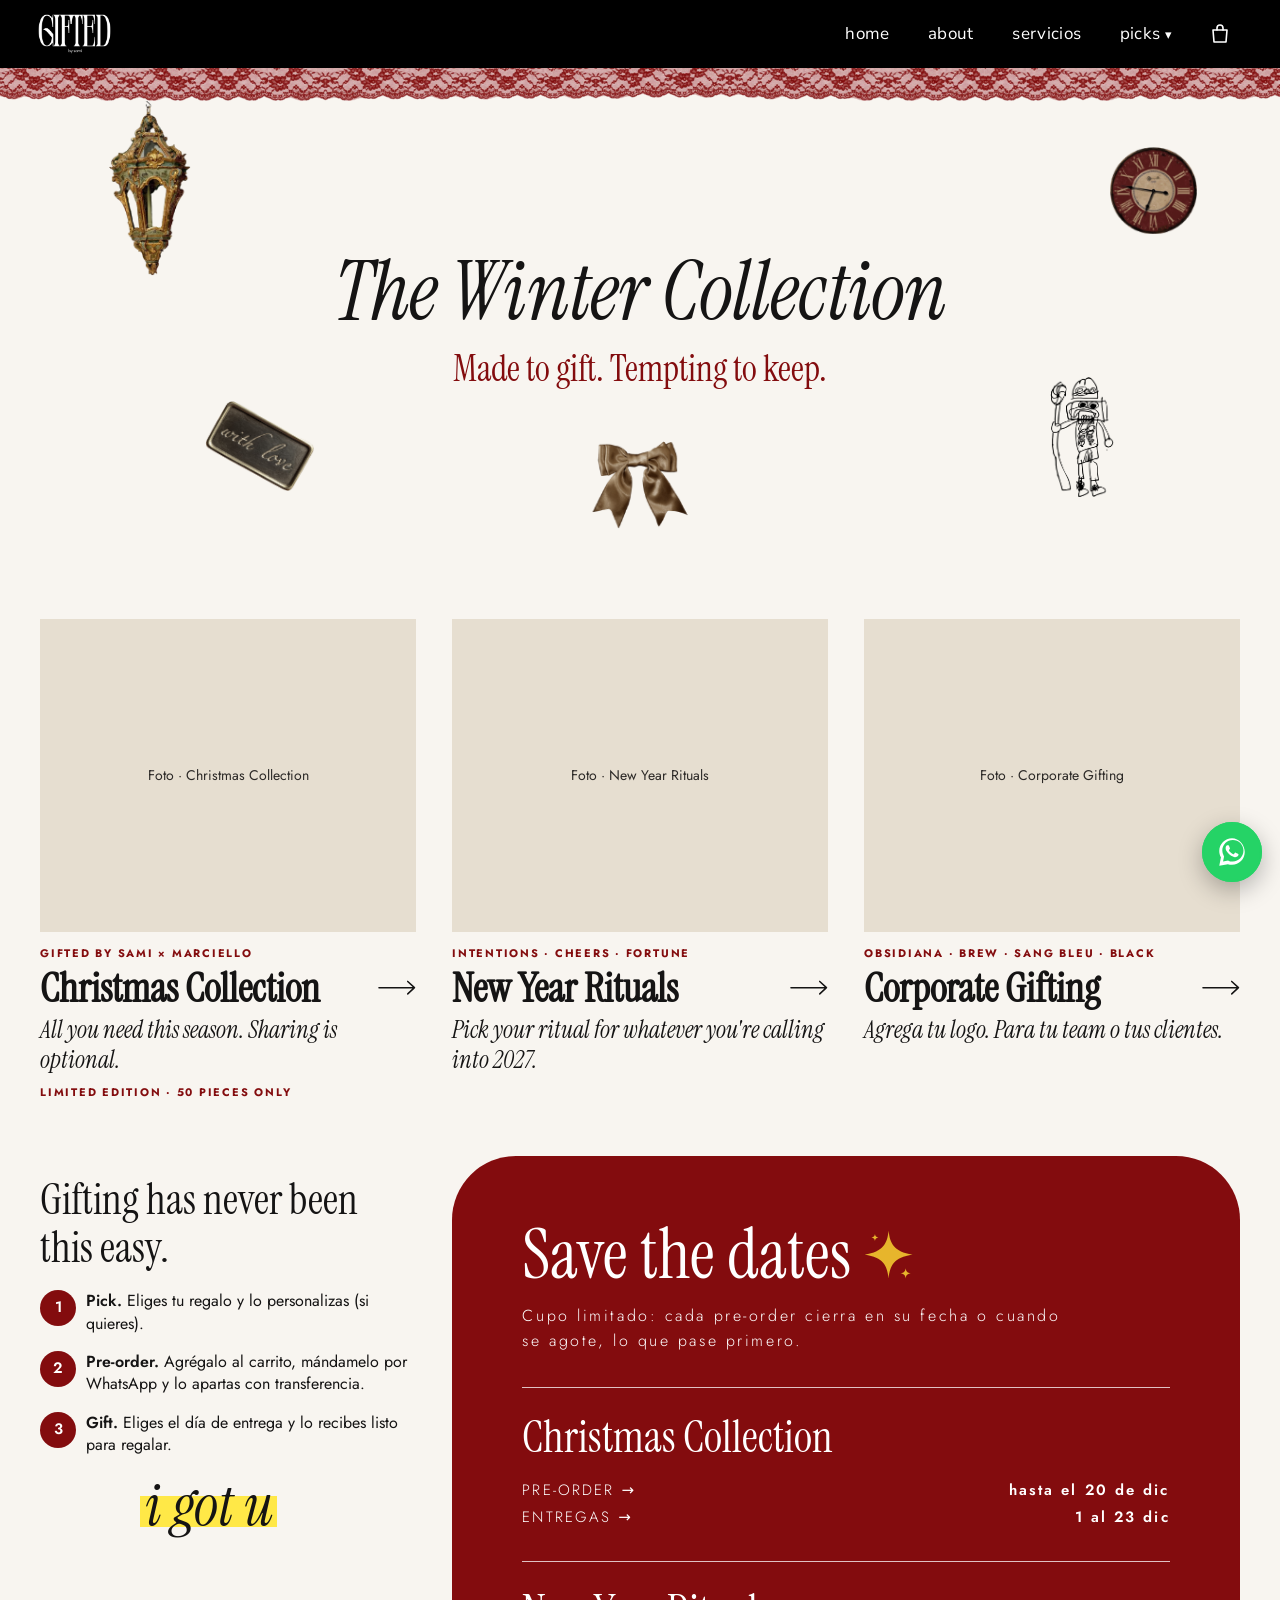
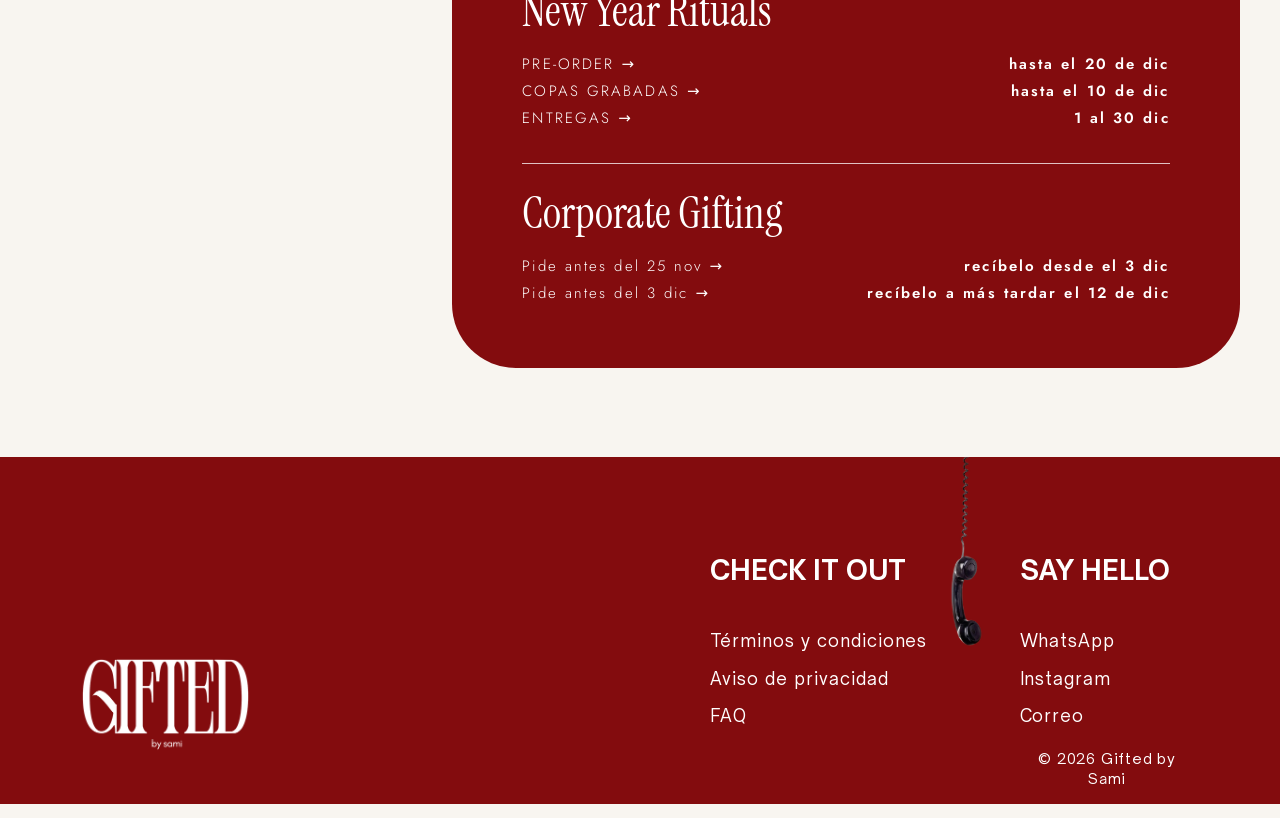
==== picks/index.html @ a2058a1d "Picks: agrega tienda The Winter Collection y carrito con pedido por WhatsApp - Tienda en picks/ (hub" ====
<!DOCTYPE html>
<html lang="es">
<head>
<meta charset="utf-8">
<meta name="viewport" content="width=device-width, initial-scale=1">
<title>The Winter Collection · Picks de temporada · Gifted by Sami</title>
<meta name="description" content="The Winter Collection de Gifted by Sami: Christmas Collection, New Year Rituals y Corporate Gifting. Regalos listos para regalar con entrega en Monterrey. Cupo limitado.">
<meta property="og:type" content="website">
<meta property="og:locale" content="es_MX">
<meta property="og:site_name" content="Gifted by Sami">
<meta property="og:title" content="The Winter Collection · Gifted by Sami">
<meta property="og:description" content="Made to gift. Tempting to keep. Christmas Collection, New Year Rituals y Corporate Gifting, con entrega en Monterrey.">
<meta property="og:url" content="https://giftedbysami.com/picks/">
<meta property="og:image" content="https://giftedbysami.com/assets/img/og-imagen.jpg">
<meta name="twitter:card" content="summary_large_image">
<link rel="icon" href="../favicon.ico" sizes="any">
<link rel="icon" type="image/png" sizes="32x32" href="../assets/img/favicon-32.png">
<link rel="icon" type="image/png" sizes="192x192" href="../assets/img/favicon-192.png">
<link rel="apple-touch-icon" href="../assets/img/apple-touch-icon.png">
<link rel="preconnect" href="https://fonts.googleapis.com">
<link rel="preconnect" href="https://fonts.gstatic.com" crossorigin>
<link href="https://fonts.googleapis.com/css2?family=Instrument+Serif:ital@0;1&family=Jost:wght@300;400;500;600;700&family=Nunito+Sans:wght@400&display=swap" rel="stylesheet">
<link rel="stylesheet" href="../assets/css/styles.css?v=20261109">
<link rel="stylesheet" href="../assets/css/tienda.css?v=20261109">
</head>
<body class="con-barra picks-pagina" data-pagina="hub">

<!-- ===== SECCIÓN: barra (menú fijo arriba; mismo bloque en todas las páginas; en picks/ con la variante barra--picks) ===== -->
<header class="barra barra--picks" id="barra">
  <a class="barra-logo" href="../index.html" aria-label="Gifted by Sami, ir a home"><img src="../assets/img/barra-logo.webp" alt="Gifted by Sami"></a>
  <button class="barra-boton" type="button" aria-expanded="false" aria-controls="barra-menu" aria-label="Abrir menú"><span></span><span></span><span></span></button>
  <nav class="barra-menu" id="barra-menu" aria-label="Menú">
    <a href="../index.html">home</a>
    <a href="../about.html">about</a>
    <a href="../servicios.html">servicios</a>
    <div class="barra-picks">
      <button class="barra-picks-boton" type="button" aria-expanded="false" aria-controls="barra-submenu">picks <span aria-hidden="true">▾</span></button>
      <!-- [PENDIENTE: destino propio de trending y all year; por ahora los 3 llevan a la tienda] -->
      <div class="barra-submenu" id="barra-submenu" hidden>
        <a href="index.html" aria-current="page">temporada</a>
        <a href="index.html">trending</a>
        <a href="index.html">all year</a>
      </div>
    </div>
  </nav>
  <button class="carrito-boton" type="button" data-carrito-abrir aria-controls="carrito" aria-label="Ver carrito"><svg viewBox="0 0 24 24" aria-hidden="true" fill="none" stroke="currentColor" stroke-width="1.6" stroke-linecap="round" stroke-linejoin="round"><path d="M5 8h14l-1 12H6L5 8Z"/><path d="M9 8V6a3 3 0 0 1 6 0v2"/></svg><span class="carrito-contador" data-carrito-contador hidden>0</span></button>
</header>
<!-- ===== FIN: barra ===== -->

<!-- ===== SECCIÓN: picks-hero ===== -->
<main class="picks">
  <div class="picks-encaje" aria-hidden="true"></div>
  <header class="picks-hero">
    <img class="adorno farol" src="../assets/img/picks-farol.png" alt="" width="87" height="186">
    <img class="adorno reloj" src="../assets/img/picks-reloj.png" alt="" width="93" height="93">
    <img class="adorno with-love" src="../assets/img/picks-with-love.png" alt="" width="115" height="95">
    <img class="adorno mono" src="../assets/img/picks-mono.png" alt="" width="100" height="93">
    <img class="adorno cascanueces" src="../assets/img/picks-cascanueces.png" alt="" width="68" height="127">
    <h1>The Winter Collection</h1>
    <p class="lema">Made to gift. Tempting to keep.</p>
    <a class="volver" id="volver" href="index.html" hidden></a>
  </header>
<!-- ===== FIN: picks-hero ===== -->

<!-- ===== SECCIÓN: hub (las tarjetas de colección y "Save the dates" se arman desde picks/data/catalogo.js) ===== -->
  <div id="tienda">
    <section class="hub" aria-label="Colecciones">
      <div class="envoltura hub-grid" id="hub-grid">
        <div class="hub-pasos">
          <h2>Gifting has never been this easy.</h2>
          <ol class="pasos">
            <li><span class="num" aria-hidden="true">1</span><p><b>Pick.</b> Eliges tu regalo y lo personalizas (si quieres).</p></li>
            <li><span class="num" aria-hidden="true">2</span><p><b>Pre-order.</b> Agrégalo al carrito, mándamelo por WhatsApp y lo apartas con transferencia.</p></li>
            <li><span class="num" aria-hidden="true">3</span><p><b>Gift.</b> Eliges el día de entrega y lo recibes listo para regalar.</p></li>
          </ol>
          <p class="i-got-u" aria-hidden="true">i got u</p>
        </div>
      </div>
    </section>
  </div>
</main>
<!-- ===== FIN: hub ===== -->

<!-- ===== SECCIÓN: footer (mismo bloque en todas las páginas; en picks/ con la variante footer--picks) ===== -->
<footer class="sec footer footer--picks" id="contacto">
  <div class="stage">
    <img loading="lazy" decoding="async" class="abs f-cable" src="../assets/img/picks-footer-cable.png" alt="" aria-hidden="true">
    <p class="abs t f-titulo uno">CHECK IT OUT</p>
    <nav class="abs t uno" aria-label="Información">
      <a href="../terminos.html">Términos y condiciones</a>
      <a href="../privacidad.html">Aviso de privacidad</a>
      <a href="../faq.html">FAQ</a>
    </nav>
    <p class="abs t f-titulo dos">SAY HELLO</p>
    <nav class="abs t dos" aria-label="Contacto">
      <a href="https://wa.me/528116873612" data-wa="footer" target="_blank" rel="noopener">WhatsApp</a>
      <a href="#" data-contacto="instagram" data-pending="El Instagram de Sami se agregará pronto">Instagram</a>
      <a href="#" data-contacto="correo" data-pending="El correo de Sami se agregará pronto">Correo</a>
    </nav>
    <p class="abs t f-copy">© 2026 Gifted by Sami</p>
    <a class="abs f-logo" href="../index.html" aria-label="Gifted by Sami, ir a home"><img loading="lazy" decoding="async" src="../assets/img/footer-logo.webp" alt="Gifted by Sami"></a>
  </div>
</footer>
<!-- ===== FIN: footer ===== -->

<!-- ===== SECCIÓN: whatsapp-flotante (botón verde + aviso toast) ===== -->
<a class="wa-float" href="https://wa.me/528116873612" data-wa="flotante" target="_blank" rel="noopener" aria-label="Escríbele a Sami por WhatsApp">
  <svg viewBox="0 0 32 32" aria-hidden="true"><path d="M16.04 3C9.4 3 4 8.38 4 15.02c0 2.12.56 4.19 1.62 6.01L4 29l8.12-1.58a12.02 12.02 0 0 0 3.92.66C22.68 28.08 28 22.7 28 16.06 28 9.4 22.68 3 16.04 3Zm0 22.05c-1.2 0-2.38-.32-3.4-.93l-.24-.15-4.82.94.97-4.7-.16-.26a9.9 9.9 0 0 1-1.52-5.27c0-5.48 4.46-9.94 9.96-9.94 5.5 0 9.96 4.46 9.96 9.94 0 5.5-4.46 10.37-9.96 10.37Zm5.46-7.43c-.3-.15-1.77-.87-2.04-.97-.27-.1-.47-.15-.67.15-.2.3-.77.97-.94 1.17-.17.2-.35.22-.65.07-.3-.15-1.26-.46-2.4-1.48-.89-.79-1.49-1.77-1.66-2.07-.17-.3-.02-.46.13-.61.14-.13.3-.35.45-.52.15-.17.2-.3.3-.5.1-.2.05-.37-.02-.52-.07-.15-.67-1.62-.92-2.22-.24-.58-.49-.5-.67-.51h-.57c-.2 0-.52.07-.8.37-.27.3-1.04 1.02-1.04 2.48 0 1.46 1.07 2.88 1.22 3.08.15.2 2.1 3.2 5.08 4.49.71.3 1.26.49 1.7.63.71.23 1.36.2 1.88.12.57-.08 1.77-.72 2.02-1.42.25-.7.25-1.3.17-1.42-.07-.12-.27-.2-.57-.35Z"/></svg>
</a>
<div class="toast" id="toast" role="status" aria-live="polite"></div>
<!-- ===== FIN: whatsapp-flotante ===== -->

<script src="../assets/js/main.js?v=20261109"></script>
<script src="data/catalogo.js"></script>
<script src="../assets/js/carrito.js?v=20261109"></script>
<script src="js/tienda.js"></script>
</body>
</html>
---- assets/css/styles.css ----
/* =====================================================================
   Gifted by Sami · estilos compartidos por las 4 páginas
   (index.html = home, about.html, servicios.html, faq.html, terminos.html, privacidad.html)

   Cómo funciona el escritorio: cada sección es un "escenario" (.stage)
   que reproduce la página de Canva (1366 de ancho). Cada elemento .abs
   se coloca con las coordenadas de Canva: --x, --y, --w. Los textos .t
   usan --fs (tamaño de letra en Canva) y escalan con el ancho de pantalla.
   En celular (menos de 820 px) todo pasa a una sola columna legible.
   ===================================================================== */

/* ===== TIPOGRAFÍAS ===== */
/* Open Sauce Sans: licencia libre (OFL), archivos en assets/fonts */
@font-face{font-family:"Open Sauce Sans";src:url(../fonts/OpenSauceSans-LightItalic.woff2) format("woff2");font-weight:300;font-style:italic;font-display:swap}
@font-face{font-family:"Open Sauce Sans";src:url(../fonts/OpenSauceSans-Regular.woff2) format("woff2");font-weight:400;font-style:normal;font-display:swap}
@font-face{font-family:"Open Sauce Sans";src:url(../fonts/OpenSauceSans-Italic.woff2) format("woff2");font-weight:400;font-style:italic;font-display:swap}
@font-face{font-family:"Open Sauce Sans";src:url(../fonts/OpenSauceSans-Medium.woff2) format("woff2");font-weight:500;font-style:normal;font-display:swap}
@font-face{font-family:"Open Sauce Sans";src:url(../fonts/OpenSauceSans-SemiBold.woff2) format("woff2");font-weight:600;font-style:normal;font-display:swap}
@font-face{font-family:"Open Sauce Sans";src:url(../fonts/OpenSauceSans-SemiBoldItalic.woff2) format("woff2");font-weight:600;font-style:italic;font-display:swap}
@font-face{font-family:"Open Sauce Sans";src:url(../fonts/OpenSauceSans-Bold.woff2) format("woff2");font-weight:700;font-style:normal;font-display:swap}
@font-face{font-family:"Open Sauce Sans";src:url(../fonts/OpenSauceSans-BoldItalic.woff2) format("woff2");font-weight:700;font-style:italic;font-display:swap}
@font-face{font-family:"Open Sauce Sans";src:url(../fonts/OpenSauceSans-ExtraBold.woff2) format("woff2");font-weight:800;font-style:normal;font-display:swap}
@font-face{font-family:"Open Sauce Sans";src:url(../fonts/OpenSauceSans-ExtraBoldItalic.woff2) format("woff2");font-weight:800;font-style:italic;font-display:swap}

/* ===== VARIABLES: colores y tipografías (cambiar aquí afecta todas las páginas) ===== */
:root{
  --negro:#000;
  --blanco:#fff;
  --crema:#f8f5f0;          /* nota del hero y sección no-worries */
  --papel:#fafafa;          /* fondo de about y faq */
  --rosa:#cfbbbd;           /* pie de página */
  --ambar:#e5ac31;          /* "Notes" */
  --hueso:#f2ebe1;          /* textos del menú */
  --tinta:#151414;          /* pasos de "¿Cómo funciona?" */
  --verde:#25d366;          /* WhatsApp */
  --foco:#2f35e8;           /* contorno al navegar con teclado */
  --f-texto:"Open Sauce Sans",system-ui,-apple-system,"Segoe UI",sans-serif;  /* Canva: Open Sauce */
  --f-notas:"Helvetica Neue",Helvetica,Arial,sans-serif;                       /* Canva: Helvetica World */
  --f-menu:Avenir,"Avenir Next","Nunito Sans",sans-serif;                      /* Canva: Avenir */
}

/* ===== BASE ===== */
*{box-sizing:border-box;margin:0;padding:0}
html{scroll-behavior:smooth;overflow-x:hidden}
body{font-family:var(--f-texto);color:var(--negro);background:var(--blanco);line-height:1.4;overflow-x:hidden;-webkit-font-smoothing:antialiased}
img{display:block;max-width:100%;height:auto}
a{color:inherit}
button{font:inherit;color:inherit}
.sr{position:absolute;width:1px;height:1px;overflow:hidden;clip:rect(0 0 0 0);white-space:nowrap}
[hidden]{display:none!important}

/* ===== ESCENARIO (coordenadas de Canva) ===== */
.sec{width:100%;position:relative}
.stage{--W:1366;position:relative;width:100%;aspect-ratio:var(--W)/var(--H);overflow:hidden;container-type:inline-size;--k:calc(100cqw / var(--W))}
.abs{position:absolute;left:calc(var(--x) / var(--W) * 100%);top:calc(var(--y) / var(--H) * 100%);width:calc(var(--w) / var(--W) * 100%)}
.t{font-size:calc(var(--fs) * var(--k));line-height:var(--lh,1.4);letter-spacing:var(--ls,0);margin-top:calc((1 - var(--lh,1.4)) / 2 * 1em)}  /* Canva no deja espacio extra arriba de la primera línea */
.w5{font-weight:500}.w6{font-weight:600}.w7{font-weight:700}.w8{font-weight:800}

/* ===== SECCIÓN: hero (home) ===== */
.hero{background:var(--negro);z-index:3}
.hero .stage{overflow:visible}
.hero .lema{color:var(--blanco);text-align:center;--lh:1.4;--ls:.057em}
.hero .menu{display:contents}
.pill{position:absolute;left:calc(var(--x) / var(--W) * 100%);top:calc(var(--y) / var(--H) * 100%);width:calc(131.5 / var(--W) * 100%);height:calc(37.3 / var(--H) * 100%);display:flex;align-items:center;justify-content:center;border:calc(1.6 * var(--k)) solid var(--blanco);border-radius:999px;background:none;color:var(--hueso);font-family:var(--f-menu);font-weight:400;font-size:calc(21.47 * var(--k));line-height:1.05;text-decoration:none;cursor:pointer;transition:background .2s,color .2s}
.pill:hover,.pill[aria-expanded="true"]{background:var(--blanco);color:var(--negro)}
.pill:focus-visible{outline:3px solid var(--foco);outline-offset:3px}
.submenu{position:absolute;left:calc(836.4 / var(--W) * 100%);top:calc(700 / var(--H) * 100%);width:calc(131.5 / var(--W) * 100%);display:flex;flex-direction:column;gap:calc(8 * var(--k));padding:calc(8 * var(--k)) 0;background:var(--negro);border-radius:calc(19 * var(--k));z-index:5}
.submenu a{position:static;width:100%;height:calc(37.3 * var(--k));font-size:calc(18 * var(--k))}

/* ===== SECCIÓN: notas (home) ===== */
.notas{background:var(--negro)}
.notas .tarjeta-fondo{position:absolute;left:calc(324.26 / var(--W) * 100%);top:0;width:calc(717.48 / var(--W) * 100%);height:100%;background:var(--crema);border-radius:calc(12 * var(--k)) calc(12 * var(--k)) 0 0}
.notas .tarjeta,.notas .barra{display:contents}
.notas .rotulo{font-family:var(--f-notas);font-weight:700;color:var(--ambar);--lh:1.4}
.notas .cuerpo{font-family:var(--f-notas);color:var(--negro);--lh:1.4;--ls:-.04em}
.notas .cuerpo p{margin-bottom:1.4em}
.notas .cuerpo p.ultimo{margin:4.2em 0 0;letter-spacing:0}

/* ===== SECCIÓN: no-worries (home) ===== */
.no-worries{background:var(--crema)}

/* ===== SECCIÓN: cartelera (home) ===== */
.cartelera img{width:100%}

/* ===== SECCIÓN: about ===== */
.about{background:var(--papel)}
.about .parrafo{--lh:1.4;--ls:-.04em}
.about .parrafo p+p{margin-top:1.4em}
.about .frase{font-weight:300;font-style:italic;text-align:center;--lh:1.09;--ls:.03em}

/* ===== SECCIÓN: como-funciona (servicios) ===== */
.como{background:var(--blanco)}
.como .pasos{color:var(--tinta);--lh:1.4;--ls:-.02em}
.como .pasos p+p{margin-top:1.4em}
.como .listo{color:var(--tinta);font-weight:700;--lh:1.4;--ls:-.02em}
.como .prefieres{text-align:center;--lh:1.4;--ls:.019em}
.galleta{background:none;border:0;padding:0;cursor:pointer;-webkit-tap-highlight-color:transparent}
.galleta:focus-visible{outline:3px solid var(--foco);outline-offset:6px;border-radius:12px}
.galleta .g-cerrada{width:100%;transform-origin:50% 60%}
.galleta .g-abierta{position:absolute;left:50%;top:50%;width:140%;max-width:none;opacity:0;transform:translate(-50%,-50%) scale(.6) rotate(-6deg);transition:opacity .3s,transform .5s cubic-bezier(.3,1.5,.5,1);pointer-events:none}
.galleta:not(.rota) .g-cerrada{animation:quiere-romperse 2.6s ease-in-out infinite}
.galleta.shake .g-cerrada{animation:shake .7s ease-in-out}
.galleta.open .g-cerrada{opacity:0;transform:scale(.8);transition:opacity .25s,transform .3s}
.galleta.open .g-abierta{opacity:1;transform:translate(-50%,-50%) scale(1) rotate(0)}
@keyframes quiere-romperse{0%,62%,100%{transform:rotate(0)}66%{transform:rotate(-4deg) translateX(-3px)}70%{transform:rotate(3.5deg) translateX(3px)}74%{transform:rotate(-3deg)}78%{transform:rotate(2deg)}82%{transform:rotate(0)}}
@keyframes shake{0%,100%{transform:rotate(0)}15%{transform:rotate(-9deg) translateX(-6px)}30%{transform:rotate(7deg) translateX(7px)}45%{transform:rotate(-8deg) translateX(-6px)}60%{transform:rotate(6deg) translateX(5px)}75%{transform:rotate(-4deg)}}

/* ===== SECCIÓN: revelado (servicios: lo que aparece al romper la galleta) ===== */
.revelado.aparece{animation:aparece .7s ease-out}
@keyframes aparece{from{opacity:0}to{opacity:1}}

/* ===== SECCIÓN: tickets (servicios) ===== */
.tickets{background:var(--blanco)}
.tk{display:block;transition:transform .25s;cursor:pointer}
.tk:hover{transform:translateY(-6px) rotate(-.8deg)}
.tk:focus-visible{outline:3px solid var(--foco);outline-offset:4px}

/* ===== SECCIÓN: franja-1800 (servicios) ===== */
.franja img{width:100%}

/* ===== SECCIÓN: express (servicios) ===== */
.express{background:var(--blanco)}
.express .texto{font-weight:700;text-align:center;--lh:1.73}
.express .texto p{margin-top:1.73em}
.express .mayus{text-transform:uppercase}
.express .celular{display:block;transition:transform .25s}
.express .celular:hover{transform:translateY(-6px) rotate(-1deg)}
.express .celular:focus-visible{outline:3px solid var(--foco);outline-offset:4px}
.express .espacio{width:100%;aspect-ratio:1366/40}
.express .flecha{pointer-events:none}
.express .flecha-movil{display:none}

/* ===== SECCIÓN: faq ===== */
.faq{background:var(--papel)}
.faq .texto{--lh:1.4;--ls:-.02em}
.faq .texto p{margin-bottom:1.4em}
.faq .texto p.doble{margin-bottom:2.8em}
.faq .texto p.seis{margin-bottom:8.4em}
.faq .texto p.pegado{margin-bottom:0}
.faq .texto ul{padding-left:1.68em;font-weight:500}
.faq .texto a{text-decoration:underline;font-weight:600;font-style:italic;cursor:pointer}

/* ===== SECCIÓN: legal (terminos.html y privacidad.html: texto corrido, no escenario de Canva) ===== */
.legal{background:var(--papel)}
.legal-doc{max-width:760px;margin:0 auto;padding:72px 24px 96px;font-size:17px;line-height:1.6;letter-spacing:-.01em}
.legal h1{font-size:clamp(34px,5vw,52px);font-weight:800;line-height:1.05;letter-spacing:-.03em}
.legal .marca{font-size:20px;font-weight:300;font-style:italic;margin:8px 0 28px}
.legal .intro{font-size:18px}
.legal h2{font-size:20px;font-weight:700;line-height:1.3;margin:44px 0 14px;padding-top:28px;border-top:1px solid rgba(0,0,0,.12)}
.legal h3{font-size:17px;font-weight:700;margin:22px 0 8px}
.legal-doc p,.legal-doc ul,.legal-doc ol{margin-bottom:12px}
.legal-doc ul,.legal-doc ol{padding-left:1.4em}
.legal-doc li{margin-bottom:6px}
.legal-doc li ul{margin:6px 0 0}
.legal-doc a{text-decoration:underline;text-underline-offset:3px}
.legal-doc a:focus-visible{outline:3px solid var(--foco);outline-offset:2px}
.legal .fecha{margin-top:48px;font-style:italic;color:rgba(0,0,0,.6)}

/* ===== SECCIÓN: footer (igual en las 4 páginas; home usa .footer--home) ===== */
.footer{background:var(--rosa)}
.footer .stage{--H:370}
.footer .f-logo{--x:86.5;--y:214;--w:180;display:block}
.footer .f-cable{--x:1016.5;--y:0;--w:32.5}
.footer .f-titulo{font-weight:700;--fs:28.8;--lh:1.73}
.footer .f-titulo.uno{--x:758;--y:107;--w:351}
.footer .f-titulo.dos{--x:1088;--y:107;--w:351}
.footer nav{--fs:18;--lh:2.15;--ls:.057em}
.footer nav.uno{--x:758;--y:188;--w:253}
.footer nav.dos{--x:1088;--y:188;--w:219}
.footer nav a{display:block;width:fit-content;text-decoration:none;border-bottom:1px solid transparent;line-height:inherit;cursor:pointer}
.footer nav a:hover{border-color:var(--negro)}
.footer .f-copy{--x:1088;--y:315;--w:187;--fs:15.2;--lh:1.4;--ls:.057em;text-align:center}
.footer--home .stage{--H:362}
.footer--home .f-logo{--x:46;--y:208;--w:176}
.footer--home .f-cable{--x:1016;--w:32}
.footer--home .f-titulo{--fs:28.12}
.footer--home .f-titulo.uno{--x:763.86;--y:104.48}
.footer--home .f-titulo.dos{--x:1086.23;--y:104.48}
.footer--home nav{--fs:17.53}
.footer--home nav.uno{--x:763.86;--y:183.78}
.footer--home nav.dos{--x:1086.23;--y:183.78}
.footer--home .f-copy{--x:1088.43;--y:315.45;--fs:15.21}

/* ===== SECCIÓN: whatsapp-flotante (botón + aviso toast) ===== */
.wa-float{position:fixed;right:max(18px,env(safe-area-inset-right));bottom:max(18px,env(safe-area-inset-bottom));width:60px;height:60px;border-radius:50%;background:var(--verde);display:grid;place-items:center;box-shadow:0 8px 24px rgba(0,0,0,.28);z-index:50;transition:transform .2s}
.wa-float:hover{transform:scale(1.08)}
.wa-float svg{width:34px;height:34px;fill:var(--blanco)}
.wa-float::after{content:"";position:absolute;inset:0;border-radius:50%;border:2px solid var(--verde);animation:ping 2.4s ease-out infinite}
@keyframes ping{0%{transform:scale(1);opacity:.8}100%{transform:scale(1.5);opacity:0}}
.toast{position:fixed;left:50%;bottom:90px;transform:translate(-50%,20px);background:var(--negro);color:var(--blanco);font-size:14px;padding:10px 18px;border-radius:999px;opacity:0;pointer-events:none;transition:.3s;z-index:60;max-width:calc(100% - 32px);text-align:center}
.toast.show{opacity:1;transform:translate(-50%,0)}

/* ===== SECCIÓN: transiciones (al cambiar de página y al abrir el submenú) ===== */
/* Se animan las secciones, no el <body>, para no mover el botón flotante de WhatsApp */
body > .sec,body > main{animation:entrar .5s cubic-bezier(.2,.7,.2,1) both}
html.saliendo body > .sec,html.saliendo body > main{animation:salir .28s ease-in forwards}
@keyframes entrar{from{opacity:0;transform:translateY(14px)}to{opacity:1;transform:none}}
@keyframes salir{from{opacity:1;transform:none}to{opacity:0;transform:translateY(-10px)}}
.submenu:not([hidden]){animation:desplegar .22s ease-out}
@keyframes desplegar{from{opacity:0;transform:translateY(-6px)}to{opacity:1;transform:none}}

/* ===== SECCIÓN: barra (menú fijo arriba, igual en las 4 páginas) ===== */
/* En about, servicios y FAQ se ve desde el inicio (body.con-barra). En home aparece al bajar (.barra--home). */
:root{--alto-barra:68px}
body.con-barra{padding-top:var(--alto-barra)}
.barra{position:fixed;top:0;left:0;right:0;height:var(--alto-barra);z-index:40;display:flex;align-items:center;justify-content:space-between;padding:0 clamp(16px,3vw,40px);background:var(--crema);border-bottom:1px solid rgba(0,0,0,.12);font-family:var(--f-menu)}
.barra--home{transform:translateY(-100%);visibility:hidden;transition:transform .35s ease,visibility 0s .35s}
.barra--home.visible{transform:none;visibility:visible;transition:transform .35s ease}
.barra-logo{display:block}
.barra-logo img{height:40px;width:auto}
.barra-menu{display:flex;align-items:center;gap:clamp(18px,3vw,40px)}
.barra-menu a,.barra-picks-boton{font-family:inherit;font-size:17px;letter-spacing:.02em;color:var(--negro);text-decoration:none;background:none;border:0;border-bottom:1px solid transparent;padding:6px 0;cursor:pointer;transition:border-color .2s}
.barra-menu a:hover,.barra-picks-boton:hover,.barra-menu a[aria-current="page"]{border-bottom-color:var(--negro)}
.barra-menu a:focus-visible,.barra-picks-boton:focus-visible,.barra-logo:focus-visible,.barra-boton:focus-visible{outline:3px solid var(--foco);outline-offset:3px}
.barra-picks{position:relative}
.barra-picks-boton span{display:inline-block;font-size:.75em;transition:transform .2s}
.barra-picks-boton[aria-expanded="true"] span{transform:rotate(180deg)}
.barra-submenu{position:absolute;right:-16px;top:calc(100% + 16px);min-width:150px;display:flex;flex-direction:column;padding:8px 0;background:var(--crema);border:1px solid rgba(0,0,0,.12);border-radius:10px;box-shadow:0 10px 24px rgba(0,0,0,.08)}
.barra-submenu:not([hidden]){animation:desplegar .22s ease-out}
.barra-submenu a{padding:8px 18px;border:0}
.barra-submenu a:hover{background:rgba(0,0,0,.05)}
.barra-boton{display:none}
#pick-your-ticket{scroll-margin-top:calc(var(--alto-barra) + 8px)}
#tickets .abierta{scroll-margin-top:calc(var(--alto-barra) + 16px)}

/* =====================================================================
   CELULAR (menos de 820 px): una sola columna, primero la información
   ===================================================================== */
@media (max-width:819px){
  .stage{aspect-ratio:auto;container-type:normal;overflow:visible;--k:1px;display:flex;flex-direction:column;padding:40px 20px}
  .abs,.pill{position:static;width:auto;height:auto;left:auto;top:auto}
  .t{font-size:calc(var(--fm, var(--fs)) * 1px);margin-top:0}

  /* móvil · hero */
  .hero .stage{align-items:center;padding:44px 20px 36px}
  .hero .logo{width:220px;margin-bottom:26px}
  .hero .lema{--fm:14;margin-bottom:24px}
  .hero .menu{display:flex;flex-wrap:wrap;justify-content:center;gap:10px;position:relative}
  .pill{width:80px;height:34px;font-size:15px;border-width:1.5px}
  .hero .menu{gap:8px}
  .submenu{position:absolute;left:auto;right:0;top:calc(100% + 8px);width:130px;padding:8px;border:1px solid rgba(255,255,255,.4);border-radius:18px;gap:8px}
  .submenu a{width:100%;height:36px;font-size:15px}

  /* móvil · notas */
  .notas .stage{padding:0 16px}
  .notas .tarjeta-fondo{display:none}
  .notas .tarjeta{position:relative;width:100%;max-width:460px;margin:0 auto;padding:20px 22px 34px;background:var(--crema);border-radius:12px 12px 0 0;display:flex;flex-direction:column}
  .notas .barra{display:flex;align-items:center;gap:6px;margin-bottom:22px;position:static;height:auto;padding:0;justify-content:flex-start;background:none;border:0;z-index:auto} /* anula los estilos de la barra de menú (#barra), que comparte la clase */
  .notas .atras{width:9px}
  .notas .rotulo{--fm:20;margin-right:auto}
  .notas .compartir{width:20px;margin-right:16px}
  .notas .mas{width:26px}
  .notas .titulo{width:62%;margin-bottom:26px}
  .notas .cuerpo{--fm:17}
  .notas .cuerpo p.ultimo{margin-top:2.8em}

  /* móvil · no-worries */
  .no-worries .stage{position:relative;display:block;aspect-ratio:1/1.05;padding:0;overflow:hidden}
  .no-worries .abs{position:absolute;left:calc(var(--mx) * 1%);top:calc(var(--my) * 1%);width:calc(var(--mw) * 1%)}

  /* móvil · cartelera: se acerca al anuncio para que se lean las zonas */
  .cartelera img{aspect-ratio:1/0.85;object-fit:cover;object-position:88% 30%}

  /* móvil · about */
  .about .stage{padding:40px 20px 36px}
  .about .hello{width:88%;margin-bottom:24px}
  .about .parrafo{--fm:17;margin-bottom:22px}
  .about .foto{margin:4px -20px 30px;width:calc(100% + 40px);max-width:none}
  .about .por-que{width:88%;margin:6px 0 22px}
  .about .frase{--fm:17;margin:12px 0 8px;order:1}   /* order: la frase y "i got u" van debajo de la insignia */
  .about .igotu{width:44%;align-self:center;order:1}
  .about .insignia{width:70%;align-self:center;margin-bottom:22px}

  /* móvil · como-funciona */
  .como .stage{padding:36px 20px 30px}
  .como .titulo{width:78%;margin-bottom:24px}
  .como .pasos{--fm:17;margin-bottom:1.4em}   /* mismo espacio que entre los pasos */
  .galleta{position:relative;width:72%;align-self:center;margin:26px 0 10px;order:1}   /* order: abajo de "¿Prefieres algo ya listo?" */
  .como .listo{--fm:17;margin-bottom:16px}
  .como .prefieres{--fm:16;text-align:left}

  /* móvil · tickets */
  .tickets .stage{align-items:center;padding:20px 20px 30px}
  .tickets .abierta{width:100%;margin-bottom:10px}
  .tickets .pick{width:84%;margin-bottom:26px}
  .tickets .tk{width:min(84%,340px);margin-bottom:26px}

  /* móvil · franja-1800 */
  .franja img{aspect-ratio:2.4/1;object-fit:cover}

  /* móvil · express */
  .express .stage{align-items:center;padding:34px 20px 10px}
  .express .titulo{width:56%;order:-2;margin-bottom:18px}
  .express .texto{--fm:16;order:-1;margin-bottom:20px}
  .express .celular{width:72%}
  .express .espacio{aspect-ratio:auto;height:30px}
  .express .flecha{display:none}
  .express .flecha-movil{display:block;position:relative;width:100%;height:0;z-index:2;pointer-events:none}  /* flecha curva: de "sujeto a disponibilidad" hacia el celular */
  .express .flecha-movil img{position:absolute;right:4%;top:-30px;width:48px}
  .express .texto p:first-child{margin-top:0}

  /* móvil · faq */
  .faq .stage{padding:36px 20px 40px}
  .faq .titulo{width:62%;align-self:flex-end;margin-bottom:20px}
  .faq .st{display:none}
  .faq .texto{--fm:15.5}
  .faq .texto p.seis{margin-bottom:1.4em}

  /* móvil · legal */
  .legal-doc{padding:36px 20px 56px;font-size:16px}
  .legal h2{font-size:18px;margin-top:34px;padding-top:22px}

  /* móvil · footer */
  .footer .stage,.footer--home .stage{padding:40px 24px 34px;gap:8px}
  .footer .f-cable{display:none}
  .footer .f-logo{width:160px;order:3;margin-top:22px}
  .footer .f-titulo{--fm:19;margin-top:14px}
  .footer nav{--fm:15}
  .footer .f-copy{--fm:13;text-align:left;margin-top:8px}

  /* móvil · barra: logo + botón ☰ que despliega el menú */
  :root{--alto-barra:58px}
  .barra-logo img{height:34px}
  .barra-boton{display:flex;flex-direction:column;justify-content:center;gap:5px;width:44px;height:44px;padding:10px;background:none;border:0;cursor:pointer}
  .barra-boton span{display:block;height:2px;background:var(--negro);border-radius:2px;transition:transform .25s,opacity .2s}
  .barra-boton[aria-expanded="true"] span:nth-child(1){transform:translateY(7px) rotate(45deg)}
  .barra-boton[aria-expanded="true"] span:nth-child(2){opacity:0}
  .barra-boton[aria-expanded="true"] span:nth-child(3){transform:translateY(-7px) rotate(-45deg)}
  .barra-menu{display:none;position:absolute;top:100%;left:0;right:0;flex-direction:column;align-items:stretch;gap:0;padding:6px 0 14px;background:var(--crema);border-bottom:1px solid rgba(0,0,0,.12);box-shadow:0 12px 20px rgba(0,0,0,.06)}
  .barra-menu.abierto{display:flex;animation:desplegar .22s ease-out}
  .barra-menu a,.barra-picks-boton{width:100%;padding:12px 24px;font-size:18px;text-align:left;border:0}
  .barra-menu a[aria-current="page"]{text-decoration:underline;text-underline-offset:5px}
  .barra-submenu{position:static;min-width:0;padding:0 0 4px 18px;background:none;border:0;border-radius:0;box-shadow:none}
  .barra-submenu a{padding:10px 24px;font-size:16px}
}
@media (prefers-reduced-motion:reduce){
  html{scroll-behavior:auto}
  *{animation:none!important;transition:none!important}
}
---- assets/css/tienda.css ----
/* =====================================================================
   Gifted by Sami · TIENDA (picks/) y CARRITO
   Se carga en todas las páginas (después de styles.css):
   - CARRITO e ícono de la barra: en todas.
   - Todo lo que empieza con .picks / .barra--picks / .footer--picks: solo en picks/.
   Colores nuevos tomados de las láminas de la maqueta (04, 05, 06).
   ===================================================================== */

/* ===== VARIABLES DE LA TIENDA ===== */
:root{
  --vino:#830c0e;           /* bloque "Save the dates", pie de picks, etiquetas */
  --beige:#e6ded0;          /* espacios de foto y caja de entregas */
  --beige-claro:#ede6da;    /* caja "Tu logo" */
  --borde-suave:#dcd3c4;    /* borde de los extras */
  --amarillo:#ffe847;       /* subrayado de "i got u" */
  --dorado:#e7b52c;         /* estrella de "Save the dates" */
  --gris-texto:#4a4643;
  /* Tipografías parecidas a las de la maqueta (Google Fonts, gratis; solo se cargan en picks/).
     Fuera de picks/ el carrito usa las del sitio. */
  --f-serif:"Instrument Serif","Times New Roman",Georgia,serif;
  --f-tienda:"Jost",var(--f-texto);
}

/* ===== SECCIÓN: carrito-boton (ícono de bolsa en la barra; en home también en el hero) ===== */
.carrito-boton{position:relative;display:grid;place-items:center;width:44px;height:44px;padding:0;background:none;border:0;color:inherit;cursor:pointer;border-radius:50%}
.carrito-boton svg{width:24px;height:24px}
.carrito-boton:focus-visible{outline:3px solid var(--foco);outline-offset:2px}
.carrito-contador{position:absolute;top:3px;right:0;min-width:18px;height:18px;padding:0 5px;border-radius:9px;background:var(--vino);color:var(--blanco);font:600 11px/18px var(--f-texto);text-align:center;letter-spacing:0}
.carrito-boton.rebota{animation:rebota .5s ease}
@keyframes rebota{0%,100%{transform:scale(1)}35%{transform:scale(1.22)}65%{transform:scale(.94)}}
/* Acomodo dentro de la barra: logo · menú · bolsa (escritorio) / logo · bolsa · ☰ (celular) */
#barra .barra-logo{margin-right:auto}
#barra .barra-menu{order:1}
#barra .carrito-boton{order:2;margin-left:clamp(12px,2vw,28px);color:var(--negro)}
#barra .barra-boton{order:3}
/* Home: bolsa en la esquina del hero (la barra aparece hasta que bajas) */
.hero-carrito{position:absolute;top:14px;right:clamp(14px,2.5vw,36px);z-index:6;color:var(--blanco)}
.hero-carrito .carrito-contador{background:var(--blanco);color:var(--negro)}

/* ===== SECCIÓN: carrito (panel) ===== */
html.carrito-abierto{overflow:hidden}
.carrito{position:fixed;inset:0;z-index:100;font-family:var(--f-tienda)}
.carrito-fondo{position:absolute;inset:0;background:rgba(0,0,0,.42);opacity:0;transition:opacity .25s}
.carrito-panel{position:absolute;top:0;right:0;bottom:0;width:min(440px,100%);display:flex;flex-direction:column;background:var(--crema);color:var(--negro);box-shadow:-12px 0 40px rgba(0,0,0,.18);transform:translateX(100%);transition:transform .28s cubic-bezier(.2,.7,.2,1);outline:none}
.carrito.visible .carrito-fondo{opacity:1}
.carrito.visible .carrito-panel{transform:none}
.carrito-cabeza{display:flex;align-items:center;justify-content:space-between;padding:18px 20px 14px;border-bottom:1px solid rgba(0,0,0,.1)}
.carrito-cabeza h2{font-family:var(--f-serif);font-weight:400;font-size:30px;line-height:1}
.carrito-x{display:grid;place-items:center;width:44px;height:44px;margin-right:-10px;background:none;border:0;cursor:pointer;border-radius:50%}
.carrito-x svg{width:22px;height:22px}
.carrito-cuerpo{flex:1;overflow-y:auto;overscroll-behavior:contain;padding:6px 20px}
.carrito-lista{list-style:none}
.carrito-linea{display:grid;grid-template-columns:72px 1fr;gap:14px;padding:16px 0;border-bottom:1px solid rgba(0,0,0,.08)}
.carrito-mini{display:block;width:72px;height:90px;object-fit:cover;background:var(--beige);border-radius:6px}
.carrito-linea > a{text-decoration:none}
.carrito-mini--vacia{display:flex;align-items:center;justify-content:center;padding:4px;font-size:9px;line-height:1.2;text-align:center;color:var(--gris-texto)}
.carrito-info{min-width:0}
.carrito-nombre{display:inline-block;font-weight:600;font-size:16px;text-decoration:none}
.carrito-nombre:hover{text-decoration:underline}
.carrito-col{font-size:12px;letter-spacing:.12em;text-transform:uppercase;color:var(--vino);margin-top:2px}
.carrito-extras{list-style:none;margin-top:6px;font-size:13px;color:var(--gris-texto)}
.carrito-extras span{white-space:nowrap}
.carrito-logo{margin-top:6px;font-size:12px;line-height:1.35;color:var(--gris-texto)}
.carrito-unitario{margin-top:6px;font-size:13px;color:var(--gris-texto)}
.carrito-fila{display:flex;align-items:center;justify-content:space-between;gap:10px;margin-top:8px}
.carrito-subtotal{font-weight:600;font-size:16px}
.carrito-quitar{margin-top:6px;padding:4px 0;background:none;border:0;font:inherit;font-size:13px;text-decoration:underline;text-underline-offset:3px;color:var(--gris-texto);cursor:pointer}
.carrito-pie{padding:16px 20px calc(18px + env(safe-area-inset-bottom));border-top:1px solid rgba(0,0,0,.1);background:var(--crema)}
.carrito-total{display:flex;align-items:baseline;justify-content:space-between;gap:12px;font-size:15px;margin-bottom:8px}
.carrito-total strong{font-size:22px;font-weight:600}
.carrito-nota{font-size:12.5px;line-height:1.4;color:var(--gris-texto);margin-bottom:6px}
.carrito-btn{display:flex;align-items:center;justify-content:center;gap:10px;width:100%;min-height:52px;padding:12px 20px;border-radius:999px;font:500 16px/1.2 var(--f-tienda);text-decoration:none;cursor:pointer;transition:background .2s,color .2s}
.carrito-btn svg{width:22px;height:22px;flex:none}
.carrito-btn--negro{background:#0b0b0b;color:var(--blanco);border:0}
.carrito-btn--negro:hover{background:#2a2a2a}
.carrito-btn--linea{background:none;border:1.5px solid rgba(0,0,0,.35);color:var(--negro);min-height:44px;margin-top:10px;font-size:14px}
.carrito-btn--linea:hover{border-color:var(--negro)}
.carrito-enviar{margin-top:12px}
.carrito-vacio{padding:48px 4px;text-align:center}
.carrito-vacio-titulo{font-family:var(--f-serif);font-size:30px;line-height:1.1;margin-bottom:10px}
.carrito-vacio p{color:var(--gris-texto);margin-bottom:24px}
.carrito a:focus-visible,.carrito button:focus-visible{outline:3px solid var(--foco);outline-offset:2px}
/* Aviso "Agregado al carrito" */
.carrito-aviso{position:fixed;left:50%;bottom:92px;z-index:90;display:flex;align-items:center;gap:14px;max-width:calc(100% - 32px);padding:10px 10px 10px 20px;border-radius:999px;background:var(--negro);color:var(--blanco);font:500 14px/1.3 var(--f-tienda);box-shadow:0 10px 30px rgba(0,0,0,.25);transform:translate(-50%,20px);opacity:0;pointer-events:none;transition:.3s}
.carrito-aviso.visible{transform:translate(-50%,0);opacity:1;pointer-events:auto}
.carrito-aviso-ver{padding:8px 16px;border-radius:999px;border:0;background:var(--blanco);color:var(--negro);font:600 13px/1 var(--f-tienda);cursor:pointer;white-space:nowrap}
.carrito-aviso-ver:focus-visible{outline:3px solid var(--foco);outline-offset:2px}
/* Selector de cantidad (ficha de producto y carrito) */
.cantidad{display:inline-flex;align-items:center;border:1.5px solid var(--negro);border-radius:999px;height:52px}
.cantidad button{width:48px;height:100%;background:none;border:0;font:500 22px/1 var(--f-tienda);cursor:pointer;border-radius:999px}
.cantidad button:disabled{opacity:.3;cursor:default}
.cantidad button:focus-visible{outline:3px solid var(--foco);outline-offset:-3px}
.cantidad span,.cantidad output{min-width:28px;text-align:center;font:600 17px/1 var(--f-tienda)}
.cantidad--chica{height:36px}
.cantidad--chica button{width:36px;font-size:18px}
.cantidad--chica span{font-size:14px;min-width:22px}

/* ===== SECCIÓN: barra--picks (barra negra de la maqueta, solo en picks/) ===== */
.barra--picks{background:var(--negro);border-bottom:0}
.barra--picks .barra-logo img{filter:invert(1)}
.barra--picks .barra-menu a,.barra--picks .barra-picks-boton{color:var(--blanco)}
.barra--picks .barra-menu a:hover,.barra--picks .barra-picks-boton:hover,.barra--picks .barra-menu a[aria-current="page"]{border-bottom-color:var(--blanco)}
.barra--picks .barra-submenu{background:var(--negro);border-color:rgba(255,255,255,.2)}
.barra--picks .barra-submenu a:hover{background:rgba(255,255,255,.1)}
#barra.barra--picks .carrito-boton{color:var(--blanco)}
.barra--picks .carrito-contador{background:var(--blanco);color:var(--negro)}

/* ===== SECCIÓN: footer--picks (pie vino de la maqueta, solo en picks/) ===== */
.footer--picks{background:var(--vino);color:var(--blanco)}
.footer--picks nav a:hover{border-color:var(--blanco)}
.footer--picks .f-logo img{filter:invert(1)}
.footer--picks .f-cable{--x:1008.75;--w:48}   /* teléfono recortado sobre fondo vino (picks-footer-cable.png) */

/* ===== SECCIÓN: picks · base ===== */
.picks-pagina{background:var(--crema)}
.picks{background:var(--crema);color:#151414;font-family:var(--f-tienda)}
.picks a:focus-visible,.picks button:focus-visible,.picks input:focus-visible+.extra-caja{outline:3px solid var(--foco);outline-offset:3px}
.envoltura{width:min(1200px,100% - 32px);margin-inline:auto}
.etiqueta{font:700 11px/1.35 var(--f-tienda);letter-spacing:.16em;text-transform:uppercase;color:var(--vino)}
.serif{font-family:var(--f-serif);font-weight:400;letter-spacing:-.01em}
.foto-vacia{display:flex;align-items:center;justify-content:center;padding:12px;background:var(--beige);color:#2b2826;font:400 14px/1.3 var(--f-tienda);text-align:center}

/* ===== SECCIÓN: picks-hero (encaje, adornos, título y regreso) ===== */
.picks-encaje{height:clamp(14px,2.6vw,36px);background:url(../img/picks-encaje.png) repeat-x left top / auto 100%}
.picks-hero{position:relative;padding:clamp(108px,15vw,150px) 16px clamp(96px,14vw,210px);text-align:center;overflow:hidden}
.picks-hero h1{font-family:var(--f-serif);font-style:italic;font-weight:400;font-size:clamp(36px,6.4vw,88px);line-height:1;letter-spacing:-.01em;position:relative;z-index:1}
.picks-hero .lema{font-family:var(--f-serif);color:var(--vino);font-size:clamp(19px,2.9vw,36px);line-height:1.1;margin-top:clamp(8px,1.2vw,18px);position:relative;z-index:1}
.adorno{position:absolute;height:auto;pointer-events:none;user-select:none}
.adorno.farol{left:clamp(14px,8.5vw,140px);top:0;width:clamp(38px,6.4vw,92px)}
.adorno.reloj{right:clamp(14px,6.5vw,110px);top:clamp(26px,3.6vw,52px);width:clamp(40px,6.8vw,98px)}
.adorno.with-love{left:clamp(26px,16vw,250px);bottom:clamp(48px,6vw,86px);width:clamp(52px,8.5vw,122px)}
.adorno.mono{left:50%;transform:translateX(-50%);bottom:clamp(30px,3vw,44px);width:clamp(48px,7.4vw,106px)}
.adorno.cascanueces{right:clamp(30px,13vw,210px);bottom:clamp(40px,5.5vw,80px);width:clamp(32px,5vw,72px)}
.volver{position:absolute;left:clamp(12px,2.5vw,36px);bottom:12px;z-index:2;display:inline-flex;align-items:center;gap:6px;padding:8px 10px;font:400 clamp(14px,1.6vw,20px)/1 var(--f-tienda);color:#2b2826;text-decoration:none;border-radius:6px}
.volver:hover{text-decoration:underline;text-underline-offset:4px}

/* ===== SECCIÓN: hub (picks/index.html) ===== */
.hub{padding:clamp(28px,4vw,56px) 0 clamp(48px,7vw,96px)}
.hub-grid{display:grid;grid-template-columns:1fr 1fr;gap:36px 16px}
.coleccion-tarjeta{display:flex;flex-direction:column;color:inherit;text-decoration:none}
.coleccion-tarjeta .foto{aspect-ratio:6/5;width:100%;object-fit:cover;background:var(--beige)}
.coleccion-tarjeta .etiqueta{margin-top:14px;font-size:9.5px}
.coleccion-tarjeta .titulo{display:flex;align-items:center;justify-content:space-between;gap:8px;margin-top:6px;font-family:var(--f-serif);font-size:clamp(21px,3.4vw,40px);line-height:1.05}
.coleccion-tarjeta .flecha{flex:none;width:clamp(18px,3vw,40px);transition:transform .2s}
.coleccion-tarjeta:hover .flecha{transform:translateX(5px)}
.coleccion-tarjeta:hover .titulo span{text-decoration:underline;text-decoration-thickness:1px;text-underline-offset:6px}
.coleccion-tarjeta .tagline{margin-top:6px;font-family:var(--f-serif);font-style:italic;font-size:clamp(15px,2.2vw,24px);line-height:1.25}
.coleccion-tarjeta .etiqueta.edicion{margin-top:10px}
.hub-pasos{align-self:start;padding-top:4px}
.hub-pasos h2{font-family:var(--f-serif);font-weight:400;font-size:clamp(23px,3.4vw,42px);line-height:1.15}
.hub-pasos .pasos{list-style:none;margin-top:18px;display:flex;flex-direction:column;gap:16px}
.hub-pasos .pasos li{display:grid;grid-template-columns:auto 1fr;gap:10px;align-items:start;font-size:clamp(12.5px,1.5vw,16px);line-height:1.4}
.hub-pasos .pasos .num{display:grid;place-items:center;width:clamp(24px,3vw,36px);aspect-ratio:1;border-radius:50%;background:var(--vino);color:var(--blanco);font-weight:600;font-size:.95em}
.hub-pasos .pasos b{font-weight:600}
.i-got-u{display:inline-block;margin-top:22px;margin-left:clamp(0px,8vw,100px);font-family:var(--f-serif);font-style:italic;font-size:clamp(28px,4.6vw,58px);line-height:.95;background:linear-gradient(transparent 32%,var(--amarillo) 32%,var(--amarillo) 88%,transparent 88%);padding:0 .08em}
.hub-grid .fechas{grid-column:1 / -1;margin-top:20px}

/* ===== SECCIÓN: fechas ("Save the dates") ===== */
.fechas{background:var(--vino);color:var(--blanco);border-radius:clamp(32px,5vw,64px);padding:clamp(30px,5vw,64px) clamp(22px,5.5vw,76px) clamp(30px,5vw,70px)}
.fechas-titulo{display:flex;align-items:center;gap:12px;font-family:var(--f-serif);font-weight:400;font-size:clamp(38px,5.4vw,72px);line-height:1}
.fechas-titulo svg{width:clamp(30px,4vw,56px);height:auto;flex:none}
.fechas-intro{margin-top:14px;max-width:34em;font-weight:300;font-size:clamp(13px,1.4vw,16px);letter-spacing:.16em;line-height:1.6}
.fechas-grupo{margin-top:clamp(22px,2.6vw,34px);padding-top:clamp(18px,2.2vw,28px);border-top:1px solid rgba(255,255,255,.75)}
.fechas-grupo h3{font-family:var(--f-serif);font-weight:400;font-size:clamp(28px,3.4vw,44px);line-height:1}
.fechas-filas{margin-top:clamp(14px,1.6vw,22px);display:grid;grid-template-columns:auto 1fr;gap:6px 16px;font-size:clamp(11.5px,1.25vw,15px);letter-spacing:.14em}
.fechas-filas dt{font-weight:300;text-transform:uppercase;white-space:nowrap}
.fechas-filas dd{font-weight:600;text-align:right}
.fechas-filas.minus dt{text-transform:none;white-space:normal}
.fechas-solo{width:min(680px,100% - 32px);margin:clamp(40px,6vw,80px) auto clamp(56px,8vw,110px)}

/* ===== SECCIÓN: coleccion (picks/coleccion.html) ===== */
.col-banner{display:block;width:100%;aspect-ratio:21/9;max-height:520px;object-fit:cover;background:var(--beige)}
.col-banner.foto-vacia{display:flex}
.col-info{padding:clamp(18px,2.4vw,32px) 0 0}
.col-info h1{font-family:var(--f-serif);font-weight:400;font-size:clamp(38px,5vw,68px);line-height:1.05;margin-top:6px}
.col-info .edicion{margin-top:8px}
.col-info .tagline{margin-top:10px;font-family:var(--f-serif);font-style:italic;font-size:clamp(21px,2.6vw,34px);line-height:1.2}
.productos{display:grid;grid-template-columns:1fr 1fr;gap:32px 16px;margin-top:clamp(32px,5vw,64px)}
.producto-tarjeta{display:flex;flex-direction:column;color:inherit;text-decoration:none;position:relative}
.producto-tarjeta .foto{width:100%;aspect-ratio:4/5;object-fit:cover;background:var(--beige)}
.producto-tarjeta h2{margin-top:12px;font:600 clamp(16px,1.7vw,20px)/1.25 var(--f-tienda)}
.producto-tarjeta .precio{margin-top:4px;font:400 clamp(16px,1.6vw,19px)/1.2 var(--f-tienda)}
.producto-tarjeta .ver{margin-top:6px;font-size:15px;text-decoration:underline;text-underline-offset:4px;width:fit-content}
.producto-tarjeta:hover h2{text-decoration:underline;text-underline-offset:4px}
.sello-agotado{position:absolute;top:10px;left:10px;padding:5px 10px;border-radius:999px;background:var(--negro);color:var(--blanco);font:600 11px/1 var(--f-tienda);letter-spacing:.12em;text-transform:uppercase}

/* ===== SECCIÓN: producto (picks/producto.html) ===== */
.ficha{display:grid;grid-template-columns:minmax(0,1fr)}
.galeria{position:relative;background:var(--beige)}
.galeria-pista{display:flex;overflow-x:auto;scroll-snap-type:x mandatory;scrollbar-width:none;-webkit-overflow-scrolling:touch}
.galeria-pista::-webkit-scrollbar{display:none}
.galeria-pista > *{flex:0 0 100%;scroll-snap-align:start;aspect-ratio:4/5;width:100%;object-fit:cover}
.galeria-puntos{position:absolute;left:0;right:0;bottom:14px;display:flex;justify-content:center;gap:4px}
.galeria-puntos button{width:24px;height:24px;padding:0;border:0;background:none;cursor:pointer;display:grid;place-items:center}
.galeria-puntos button::before{content:"";width:9px;height:9px;border-radius:50%;background:rgba(0,0,0,.25);transition:background .2s}
.galeria-puntos button[aria-current="true"]::before{background:#151414}
.galeria-flecha{position:absolute;top:50%;transform:translateY(-50%);width:44px;height:44px;border-radius:50%;border:0;background:rgba(248,245,240,.9);display:none;place-items:center;cursor:pointer;font-size:20px;box-shadow:0 4px 14px rgba(0,0,0,.12)}
.galeria-flecha.ant{left:14px}.galeria-flecha.sig{right:14px}
.ficha-info{padding:clamp(24px,3vw,40px) 16px 0}
.ficha-info h1{display:flex;flex-wrap:wrap;align-items:baseline;gap:6px 20px;margin-top:8px;font-family:var(--f-serif);font-weight:400;font-size:clamp(40px,4.6vw,60px);line-height:1.05}
.ficha-info h1 .precio{font:700 clamp(18px,1.8vw,22px)/1 var(--f-tienda);letter-spacing:0}
.ficha-info .tagline{margin-top:10px;font-family:var(--f-serif);font-style:italic;font-size:clamp(22px,2.4vw,30px);line-height:1.2}
.ficha-info .descripcion{margin-top:10px;font-weight:300;font-size:15.5px;letter-spacing:.06em;line-height:1.5}
.ficha-info .edicion{margin-top:8px}
.bloque-titulo{font:600 15px/1.3 var(--f-tienda);letter-spacing:.08em}
.incluye{margin-top:28px}
.incluye ul{list-style:none;margin-top:8px}
.incluye li{position:relative;padding-left:16px;font-weight:300;font-size:15px;letter-spacing:.07em;line-height:1.55;margin-bottom:4px}
.incluye li::before{content:"·";position:absolute;left:2px;font-weight:600}
.extras{margin-top:30px;border:0}
.extras legend{padding:0}
.extras-lista{display:flex;flex-direction:column;gap:12px;margin-top:14px;max-width:480px}
.extra{position:relative;display:block;cursor:pointer}
.extra input{position:absolute;opacity:0;width:1px;height:1px}
.extra-caja{display:grid;grid-template-columns:22px 1fr;gap:12px;padding:16px 18px;background:var(--blanco);border:1.5px solid var(--borde-suave);border-radius:14px;transition:border-color .2s,box-shadow .2s}
.extra-caja::before{content:"";width:20px;height:20px;margin-top:1px;border:1.5px solid #6f6a64;border-radius:4px;background:var(--blanco) no-repeat center / 14px}
.extra input:checked + .extra-caja{border-color:#151414;box-shadow:0 0 0 1px #151414}
.extra input:checked + .extra-caja::before{background-color:#151414;border-color:#151414;background-image:url("data:image/svg+xml,%3Csvg xmlns='http://www.w3.org/2000/svg' viewBox='0 0 24 24' fill='none' stroke='white' stroke-width='3' stroke-linecap='round' stroke-linejoin='round'%3E%3Cpath d='M5 12.5l4.5 4.5L19 7'/%3E%3C/svg%3E")}
.extra-nombre{font:500 16px/1.35 var(--f-tienda)}
.extra-detalle{display:block;font-size:13px;color:var(--gris-texto);margin-top:2px}
.extra-nota{display:block;font-size:13.5px;line-height:1.45;color:var(--gris-texto);margin-top:4px}
.tu-logo{margin-top:28px;max-width:480px;padding:18px 20px;background:var(--beige-claro);border-radius:14px}
.tu-logo h2{font:600 17px/1.3 var(--f-tienda)}
.tu-logo p{margin-top:6px;font-size:14.5px;line-height:1.5;color:#3a3633}
.tu-logo .aviso-corp{font-weight:600;color:var(--vino)}
.ficha-cantidad{display:flex;align-items:center;gap:28px;margin-top:32px}
.entregas{margin-top:32px;padding:clamp(20px,2.4vw,30px) clamp(22px,3vw,40px);background:var(--beige);border-radius:clamp(26px,3vw,40px)}
.entregas h2{font:600 16px/1.35 var(--f-tienda);letter-spacing:.08em}
.entregas p{margin-top:10px;font-weight:300;font-size:15px;letter-spacing:.08em;line-height:1.5;max-width:26em}
.ficha-accion{margin:32px 0 0;text-align:center}
.boton-agregar{display:flex;align-items:center;justify-content:center;gap:12px;width:100%;max-width:440px;min-height:58px;margin:0 auto;padding:14px 24px;border:0;border-radius:999px;background:#0b0b0b;color:var(--blanco);font:500 19px/1.2 var(--f-tienda);cursor:pointer;transition:background .2s,transform .1s}
.boton-agregar:hover{background:#2a2a2a}
.boton-agregar:active{transform:scale(.98)}
.boton-agregar svg{width:24px;height:24px}
.ficha-accion .nota{margin-top:12px;font-weight:300;font-size:14px;letter-spacing:.1em}
.ficha-accion .nota + .nota{margin-top:4px;letter-spacing:.04em;color:var(--gris-texto)}
.agotado-caja{max-width:440px;margin:0 auto;padding:16px 20px;border:1.5px dashed rgba(0,0,0,.3);border-radius:999px;font-weight:500}
.ficha-fin{height:clamp(56px,8vw,110px)}

/* Mensaje cuando no existe la colección o el producto */
.no-encontrado{padding:clamp(48px,8vw,110px) 16px;text-align:center}
.no-encontrado h1{font-family:var(--f-serif);font-weight:400;font-size:clamp(34px,4.4vw,56px);line-height:1.1}
.no-encontrado p{margin:12px auto 28px;max-width:30em;color:var(--gris-texto)}
.no-encontrado a{display:inline-flex;padding:14px 28px;border-radius:999px;background:#0b0b0b;color:var(--blanco);text-decoration:none;font-weight:500}

/* ===== ESCRITORIO (820 px en adelante) ===== */
@media (min-width:820px){
  .hub-grid{grid-template-columns:repeat(3,1fr);gap:56px 36px}
  .coleccion-tarjeta .etiqueta{font-size:11px}
  .hub-pasos{grid-column:1;grid-row:2;padding-top:20px}
  .hub-grid .fechas{grid-column:2 / 4;grid-row:2;margin-top:0}
  .productos{grid-template-columns:repeat(var(--cols,3),1fr);gap:48px 28px}
  .ficha{grid-template-columns:minmax(0,1.05fr) minmax(0,1fr);gap:clamp(32px,4vw,64px);width:min(1200px,100% - 48px);margin:clamp(24px,3vw,40px) auto 0;align-items:start}
  .galeria{position:sticky;top:calc(var(--alto-barra) + 24px);border-radius:4px;overflow:hidden}
  .galeria-flecha{display:grid}
  .galeria-flecha[hidden]{display:none}
  .ficha-info{padding:0}
  .ficha-accion{text-align:left}
  .boton-agregar,.agotado-caja{margin:0}
  .ficha-accion .nota{padding-left:24px}
}
@media (max-width:819px){
  /* móvil · picks: el menú desplegable de la barra negra también es negro */
  .barra--picks .barra-boton span{background:var(--blanco)}
  .barra--picks .barra-menu{background:var(--negro);border-bottom-color:rgba(255,255,255,.15)}
  .barra--picks .barra-submenu{background:none}
  /* móvil · fechas: filas largas (corporativos) en dos renglones, sin partir el texto */
  .fechas-filas.minus{grid-template-columns:1fr;gap:2px}
  .fechas-filas.minus dd{text-align:left;margin-bottom:10px}
}
@media (prefers-reduced-motion:reduce){
  .carrito-panel,.carrito-fondo,.carrito-aviso{transition:none}
  .carrito-boton.rebota{animation:none}
  .galeria-pista{scroll-behavior:auto}
}
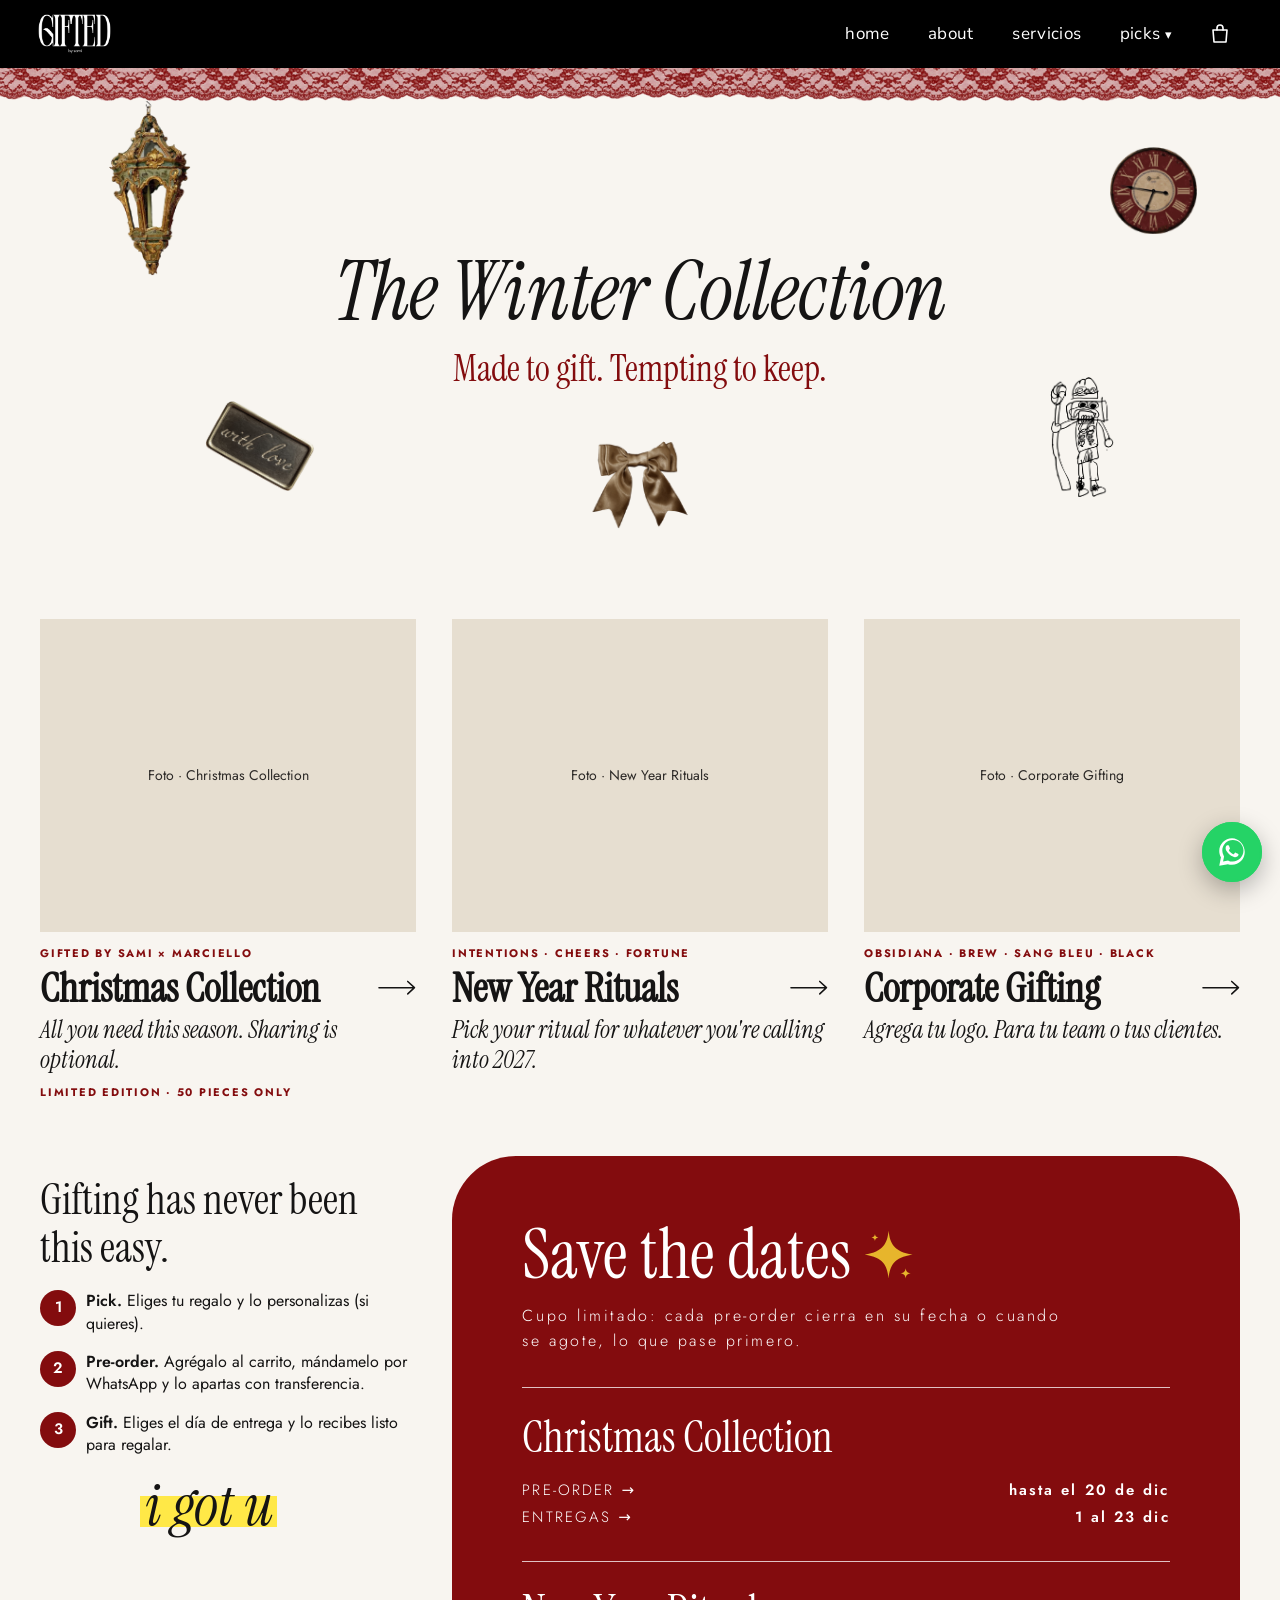
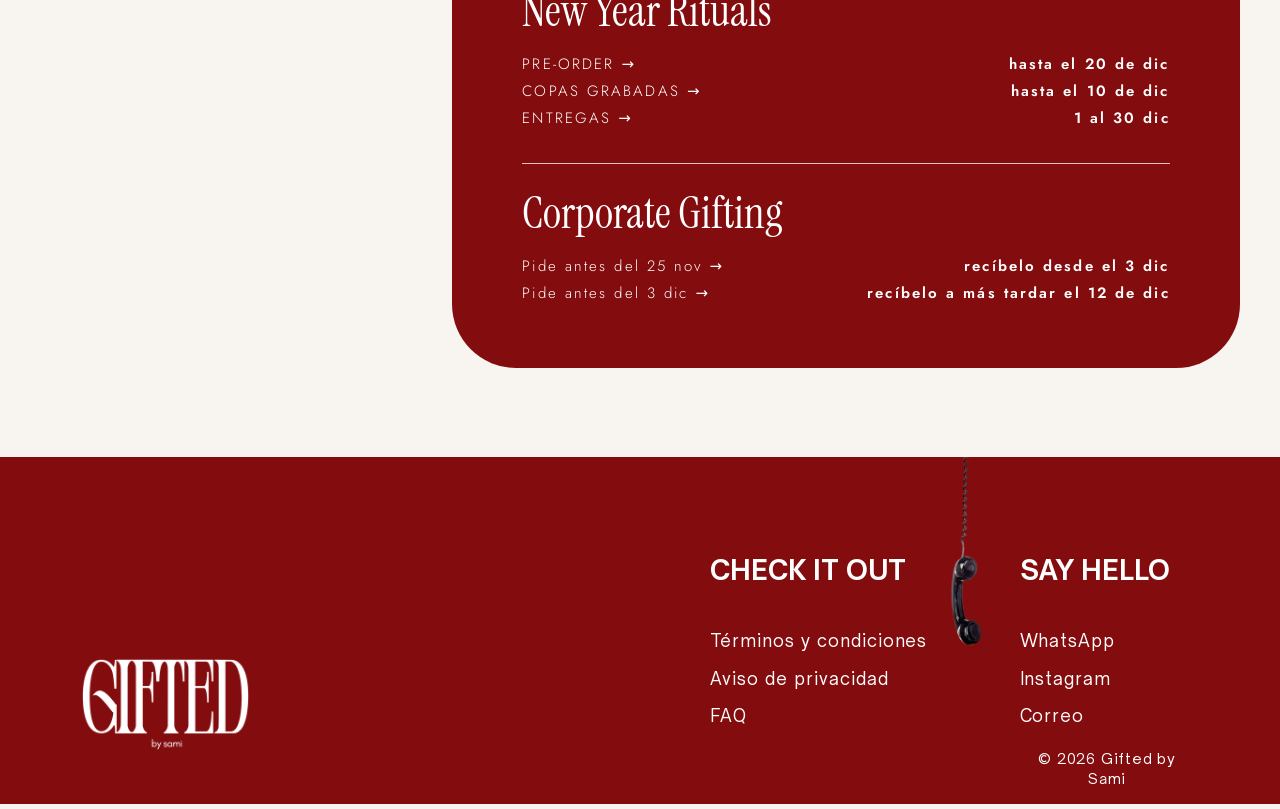
==== commit 3a8b24d3: "Barra: cambia a negra en todas las páginas, como en picks Co-Authored-By: Claude Opus 5.5 <noreply@a" ====
--- a/picks/index.html
+++ b/picks/index.html
@@ -20,8 +20,8 @@
 <link rel="preconnect" href="https://fonts.googleapis.com">
 <link rel="preconnect" href="https://fonts.gstatic.com" crossorigin>
 <link href="https://fonts.googleapis.com/css2?family=Instrument+Serif:ital@0;1&family=Jost:wght@300;400;500;600;700&family=Nunito+Sans:wght@400&display=swap" rel="stylesheet">
-<link rel="stylesheet" href="../assets/css/styles.css?v=20261109">
-<link rel="stylesheet" href="../assets/css/tienda.css?v=20261109">
+<link rel="stylesheet" href="../assets/css/styles.css?v=20261109b">
+<link rel="stylesheet" href="../assets/css/tienda.css?v=20261109b">
 </head>
 <body class="con-barra picks-pagina" data-pagina="hub">
 
--- a/assets/css/styles.css
+++ b/assets/css/styles.css
@@ -199,26 +199,26 @@
 .submenu:not([hidden]){animation:desplegar .22s ease-out}
 @keyframes desplegar{from{opacity:0;transform:translateY(-6px)}to{opacity:1;transform:none}}
 
-/* ===== SECCIÓN: barra (menú fijo arriba, igual en las 4 páginas) ===== */
+/* ===== SECCIÓN: barra (menú fijo arriba, igual en todas las páginas; negra como la de picks/) ===== */
 /* En about, servicios y FAQ se ve desde el inicio (body.con-barra). En home aparece al bajar (.barra--home). */
 :root{--alto-barra:68px}
 body.con-barra{padding-top:var(--alto-barra)}
-.barra{position:fixed;top:0;left:0;right:0;height:var(--alto-barra);z-index:40;display:flex;align-items:center;justify-content:space-between;padding:0 clamp(16px,3vw,40px);background:var(--crema);border-bottom:1px solid rgba(0,0,0,.12);font-family:var(--f-menu)}
+.barra{position:fixed;top:0;left:0;right:0;height:var(--alto-barra);z-index:40;display:flex;align-items:center;justify-content:space-between;padding:0 clamp(16px,3vw,40px);background:var(--negro);border-bottom:0;font-family:var(--f-menu)}
 .barra--home{transform:translateY(-100%);visibility:hidden;transition:transform .35s ease,visibility 0s .35s}
 .barra--home.visible{transform:none;visibility:visible;transition:transform .35s ease}
 .barra-logo{display:block}
-.barra-logo img{height:40px;width:auto}
+.barra-logo img{height:40px;width:auto;filter:invert(1)}  /* logo negro → blanco */
 .barra-menu{display:flex;align-items:center;gap:clamp(18px,3vw,40px)}
-.barra-menu a,.barra-picks-boton{font-family:inherit;font-size:17px;letter-spacing:.02em;color:var(--negro);text-decoration:none;background:none;border:0;border-bottom:1px solid transparent;padding:6px 0;cursor:pointer;transition:border-color .2s}
-.barra-menu a:hover,.barra-picks-boton:hover,.barra-menu a[aria-current="page"]{border-bottom-color:var(--negro)}
+.barra-menu a,.barra-picks-boton{font-family:inherit;font-size:17px;letter-spacing:.02em;color:var(--blanco);text-decoration:none;background:none;border:0;border-bottom:1px solid transparent;padding:6px 0;cursor:pointer;transition:border-color .2s}
+.barra-menu a:hover,.barra-picks-boton:hover,.barra-menu a[aria-current="page"]{border-bottom-color:var(--blanco)}
 .barra-menu a:focus-visible,.barra-picks-boton:focus-visible,.barra-logo:focus-visible,.barra-boton:focus-visible{outline:3px solid var(--foco);outline-offset:3px}
 .barra-picks{position:relative}
 .barra-picks-boton span{display:inline-block;font-size:.75em;transition:transform .2s}
 .barra-picks-boton[aria-expanded="true"] span{transform:rotate(180deg)}
-.barra-submenu{position:absolute;right:-16px;top:calc(100% + 16px);min-width:150px;display:flex;flex-direction:column;padding:8px 0;background:var(--crema);border:1px solid rgba(0,0,0,.12);border-radius:10px;box-shadow:0 10px 24px rgba(0,0,0,.08)}
+.barra-submenu{position:absolute;right:-16px;top:calc(100% + 16px);min-width:150px;display:flex;flex-direction:column;padding:8px 0;background:var(--negro);border:1px solid rgba(255,255,255,.2);border-radius:10px;box-shadow:0 10px 24px rgba(0,0,0,.08)}
 .barra-submenu:not([hidden]){animation:desplegar .22s ease-out}
 .barra-submenu a{padding:8px 18px;border:0}
-.barra-submenu a:hover{background:rgba(0,0,0,.05)}
+.barra-submenu a:hover{background:rgba(255,255,255,.1)}
 .barra-boton{display:none}
 #pick-your-ticket{scroll-margin-top:calc(var(--alto-barra) + 8px)}
 #tickets .abierta{scroll-margin-top:calc(var(--alto-barra) + 16px)}
@@ -322,11 +322,11 @@
   :root{--alto-barra:58px}
   .barra-logo img{height:34px}
   .barra-boton{display:flex;flex-direction:column;justify-content:center;gap:5px;width:44px;height:44px;padding:10px;background:none;border:0;cursor:pointer}
-  .barra-boton span{display:block;height:2px;background:var(--negro);border-radius:2px;transition:transform .25s,opacity .2s}
+  .barra-boton span{display:block;height:2px;background:var(--blanco);border-radius:2px;transition:transform .25s,opacity .2s}
   .barra-boton[aria-expanded="true"] span:nth-child(1){transform:translateY(7px) rotate(45deg)}
   .barra-boton[aria-expanded="true"] span:nth-child(2){opacity:0}
   .barra-boton[aria-expanded="true"] span:nth-child(3){transform:translateY(-7px) rotate(-45deg)}
-  .barra-menu{display:none;position:absolute;top:100%;left:0;right:0;flex-direction:column;align-items:stretch;gap:0;padding:6px 0 14px;background:var(--crema);border-bottom:1px solid rgba(0,0,0,.12);box-shadow:0 12px 20px rgba(0,0,0,.06)}
+  .barra-menu{display:none;position:absolute;top:100%;left:0;right:0;flex-direction:column;align-items:stretch;gap:0;padding:6px 0 14px;background:var(--negro);border-bottom:1px solid rgba(255,255,255,.15);box-shadow:0 12px 20px rgba(0,0,0,.06)}
   .barra-menu.abierto{display:flex;animation:desplegar .22s ease-out}
   .barra-menu a,.barra-picks-boton{width:100%;padding:12px 24px;font-size:18px;text-align:left;border:0}
   .barra-menu a[aria-current="page"]{text-decoration:underline;text-underline-offset:5px}
--- a/assets/css/tienda.css
+++ b/assets/css/tienda.css
@@ -31,7 +31,8 @@
 /* Acomodo dentro de la barra: logo · menú · bolsa (escritorio) / logo · bolsa · ☰ (celular) */
 #barra .barra-logo{margin-right:auto}
 #barra .barra-menu{order:1}
-#barra .carrito-boton{order:2;margin-left:clamp(12px,2vw,28px);color:var(--negro)}
+#barra .carrito-boton{order:2;margin-left:clamp(12px,2vw,28px);color:var(--blanco)}
+#barra .carrito-contador{background:var(--blanco);color:var(--negro)}
 #barra .barra-boton{order:3}
 /* Home: bolsa en la esquina del hero (la barra aparece hasta que bajas) */
 .hero-carrito{position:absolute;top:14px;right:clamp(14px,2.5vw,36px);z-index:6;color:var(--blanco)}
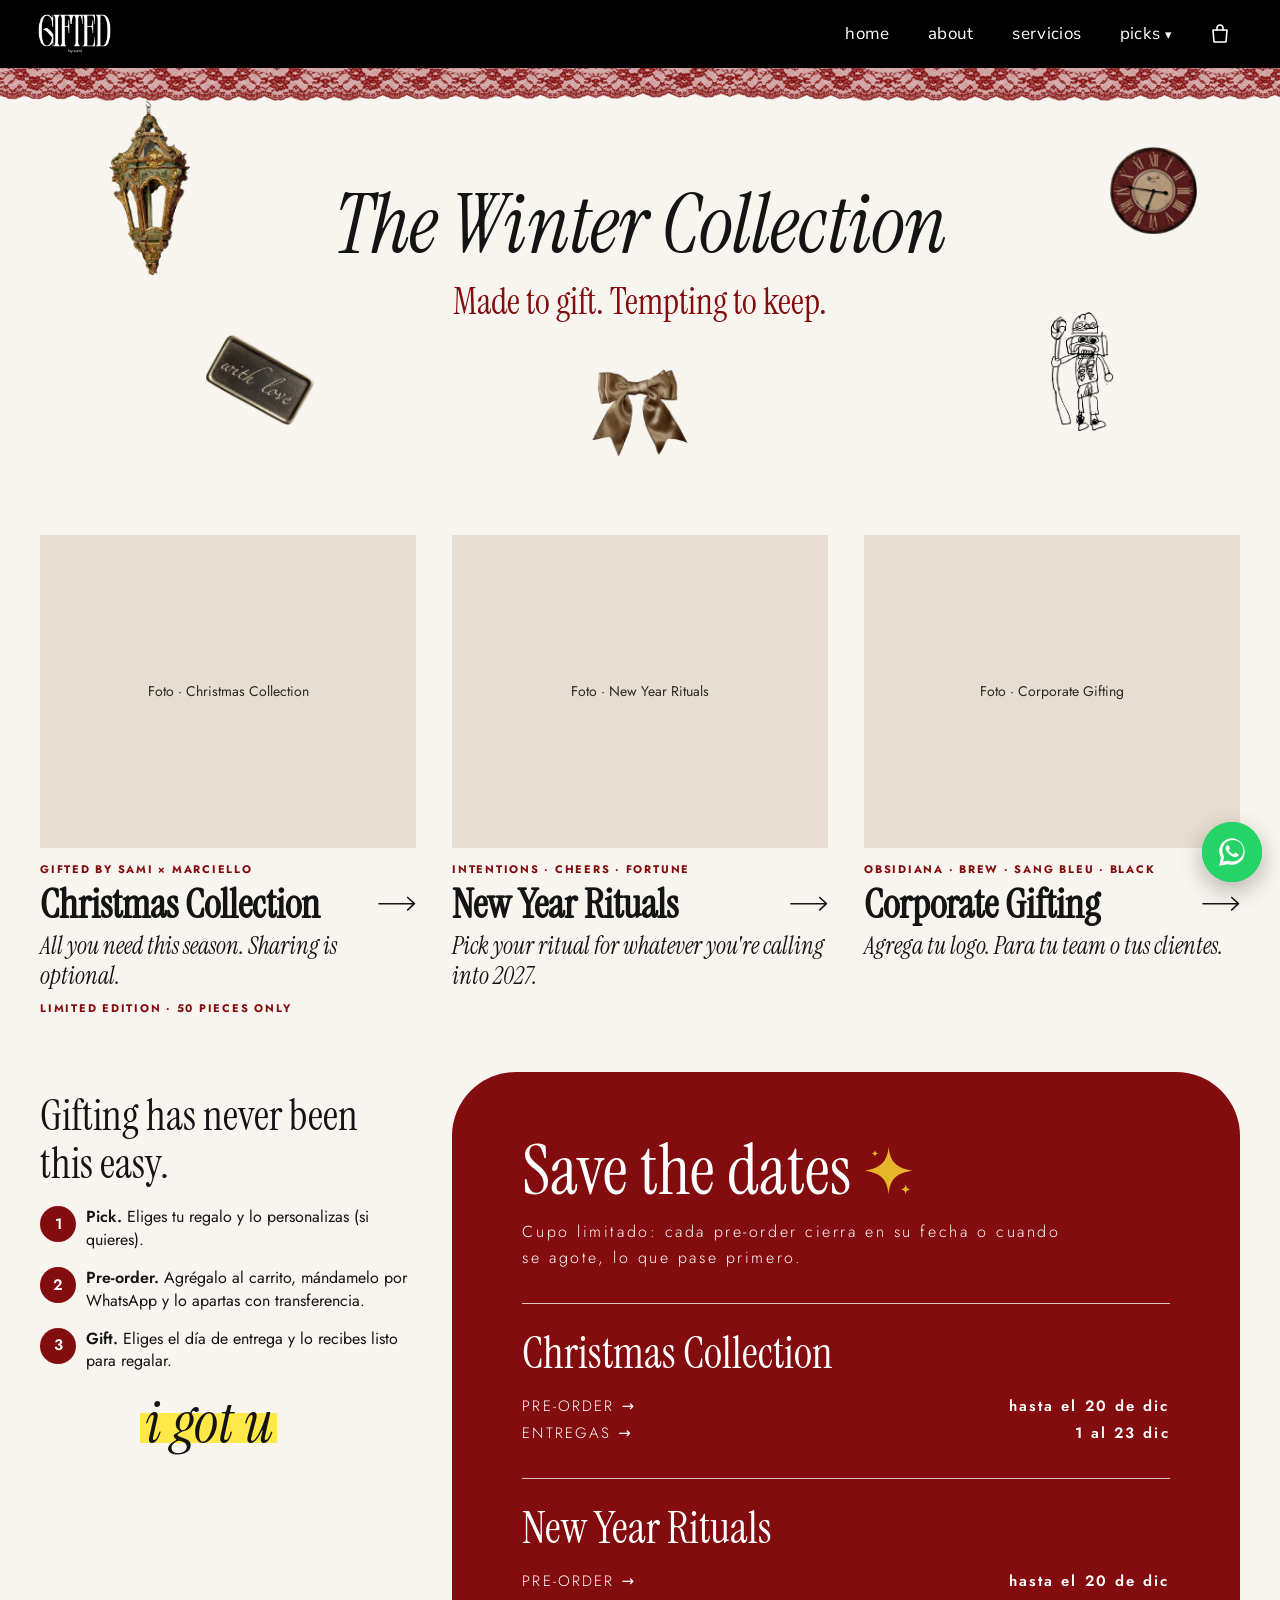
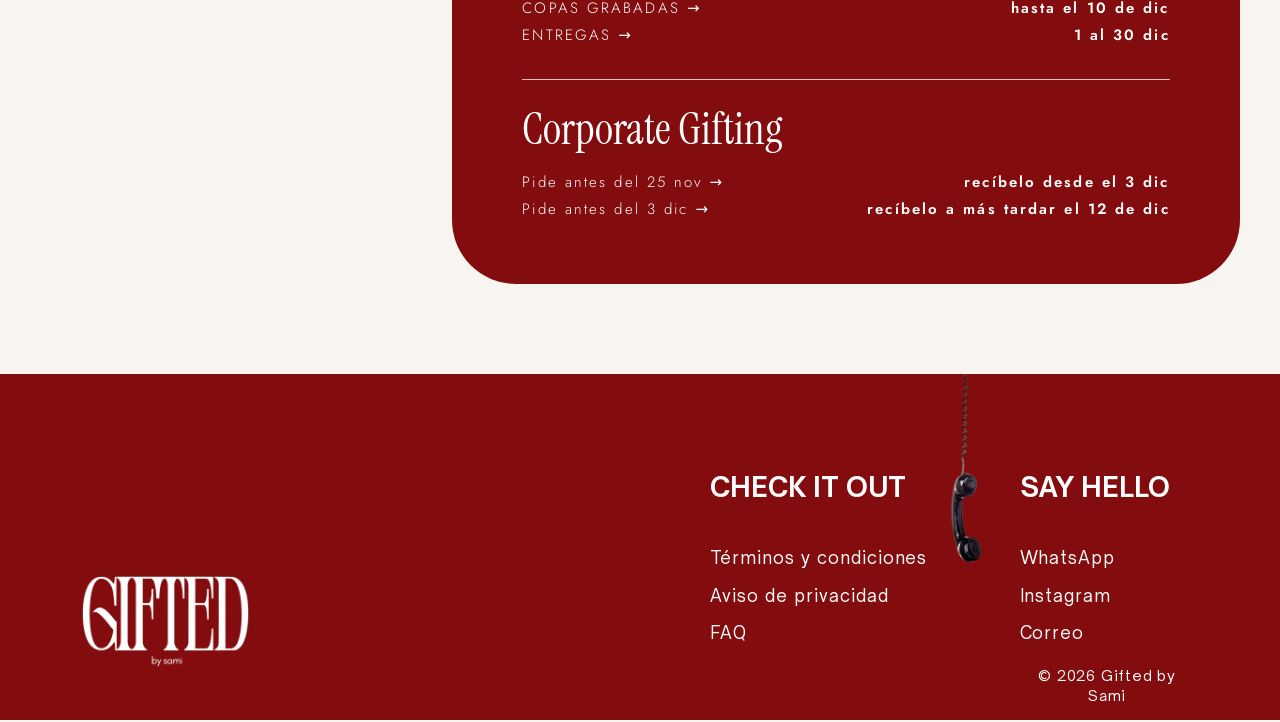
==== commit e37bb019: "Picks-hero: sube título y adornos de The Winter Collection Co-Authored-By: Claude Opus 5.5 <noreply@" ====
--- a/picks/index.html
+++ b/picks/index.html
@@ -21,7 +21,7 @@
 <link rel="preconnect" href="https://fonts.gstatic.com" crossorigin>
 <link href="https://fonts.googleapis.com/css2?family=Instrument+Serif:ital@0;1&family=Jost:wght@300;400;500;600;700&family=Nunito+Sans:wght@400&display=swap" rel="stylesheet">
 <link rel="stylesheet" href="../assets/css/styles.css?v=20261109b">
-<link rel="stylesheet" href="../assets/css/tienda.css?v=20261109b">
+<link rel="stylesheet" href="../assets/css/tienda.css?v=20261113">
 </head>
 <body class="con-barra picks-pagina" data-pagina="hub">
 
--- a/assets/css/styles.css
+++ b/assets/css/styles.css
@@ -59,6 +59,7 @@
 /* ===== SECCIÓN: hero (home) ===== */
 .hero{background:var(--negro);z-index:3}
 .hero .stage{overflow:visible}
+.hero .logo img{filter:brightness(0) invert(1)}  /* el logo viene en color hueso (#F3EBE2): así se ve blanco puro */
 .hero .lema{color:var(--blanco);text-align:center;--lh:1.4;--ls:.057em}
 .hero .menu{display:contents}
 .pill{position:absolute;left:calc(var(--x) / var(--W) * 100%);top:calc(var(--y) / var(--H) * 100%);width:calc(131.5 / var(--W) * 100%);height:calc(37.3 / var(--H) * 100%);display:flex;align-items:center;justify-content:center;border:calc(1.6 * var(--k)) solid var(--blanco);border-radius:999px;background:none;color:var(--hueso);font-family:var(--f-menu);font-weight:400;font-size:calc(21.47 * var(--k));line-height:1.05;text-decoration:none;cursor:pointer;transition:background .2s,color .2s}
--- a/assets/css/tienda.css
+++ b/assets/css/tienda.css
@@ -123,15 +123,15 @@
 
 /* ===== SECCIÓN: picks-hero (encaje, adornos, título y regreso) ===== */
 .picks-encaje{height:clamp(14px,2.6vw,36px);background:url(../img/picks-encaje.png) repeat-x left top / auto 100%}
-.picks-hero{position:relative;padding:clamp(108px,15vw,150px) 16px clamp(96px,14vw,210px);text-align:center;overflow:hidden}
+.picks-hero{position:relative;padding:clamp(60px,8.3vw,83px) 16px clamp(87px,12.7vw,190px);text-align:center;overflow:hidden}
 .picks-hero h1{font-family:var(--f-serif);font-style:italic;font-weight:400;font-size:clamp(36px,6.4vw,88px);line-height:1;letter-spacing:-.01em;position:relative;z-index:1}
 .picks-hero .lema{font-family:var(--f-serif);color:var(--vino);font-size:clamp(19px,2.9vw,36px);line-height:1.1;margin-top:clamp(8px,1.2vw,18px);position:relative;z-index:1}
 .adorno{position:absolute;height:auto;pointer-events:none;user-select:none}
 .adorno.farol{left:clamp(14px,8.5vw,140px);top:0;width:clamp(38px,6.4vw,92px)}
 .adorno.reloj{right:clamp(14px,6.5vw,110px);top:clamp(26px,3.6vw,52px);width:clamp(40px,6.8vw,98px)}
-.adorno.with-love{left:clamp(26px,16vw,250px);bottom:clamp(48px,6vw,86px);width:clamp(52px,8.5vw,122px)}
-.adorno.mono{left:50%;transform:translateX(-50%);bottom:clamp(30px,3vw,44px);width:clamp(48px,7.4vw,106px)}
-.adorno.cascanueces{right:clamp(30px,13vw,210px);bottom:clamp(40px,5.5vw,80px);width:clamp(32px,5vw,72px)}
+.adorno.with-love{left:clamp(26px,16vw,250px);bottom:clamp(37px,4.6vw,66px);width:clamp(52px,8.5vw,122px)}
+.adorno.mono{left:50%;transform:translateX(-50%);bottom:clamp(18px,2.1vw,31px);width:clamp(48px,7.4vw,106px)}
+.adorno.cascanueces{right:clamp(30px,13vw,210px);bottom:clamp(30px,4.1vw,59px);width:clamp(32px,5vw,72px)}
 .volver{position:absolute;left:clamp(12px,2.5vw,36px);bottom:12px;z-index:2;display:inline-flex;align-items:center;gap:6px;padding:8px 10px;font:400 clamp(14px,1.6vw,20px)/1 var(--f-tienda);color:#2b2826;text-decoration:none;border-radius:6px}
 .volver:hover{text-decoration:underline;text-underline-offset:4px}
 
